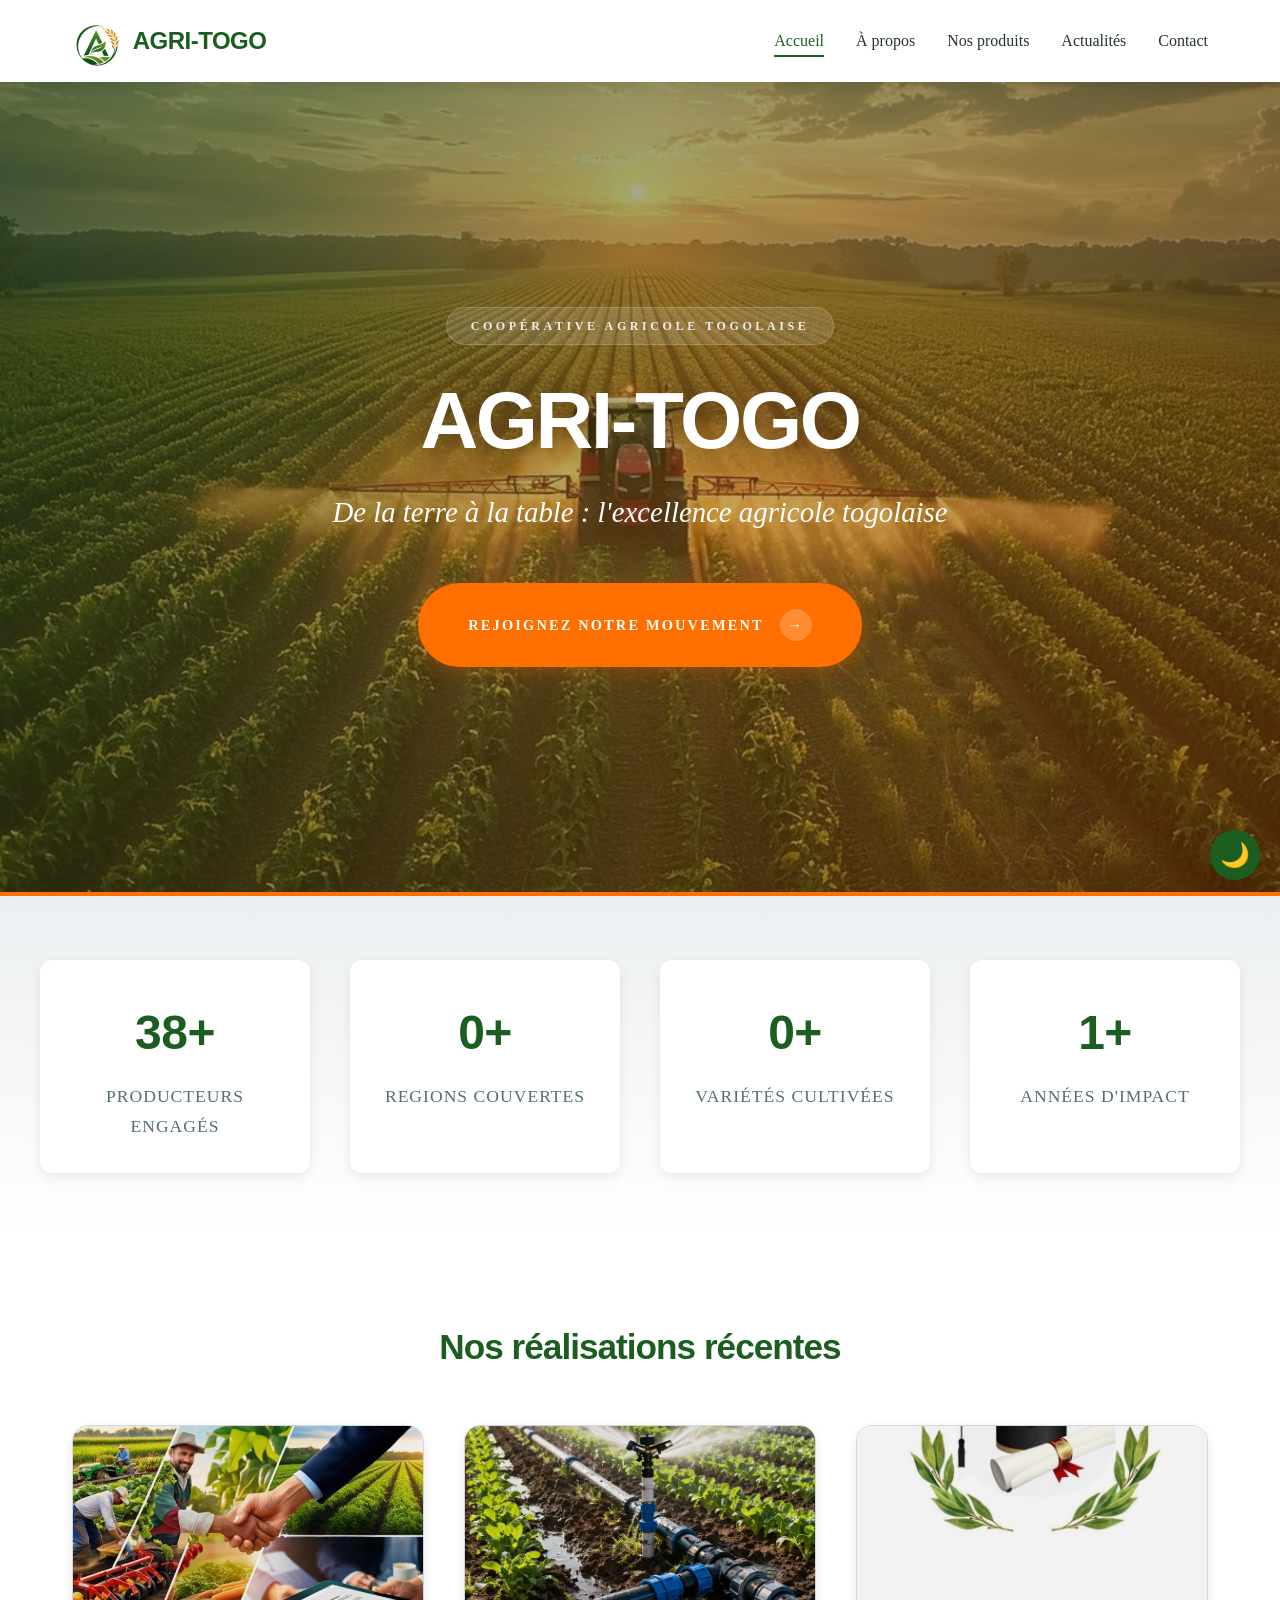
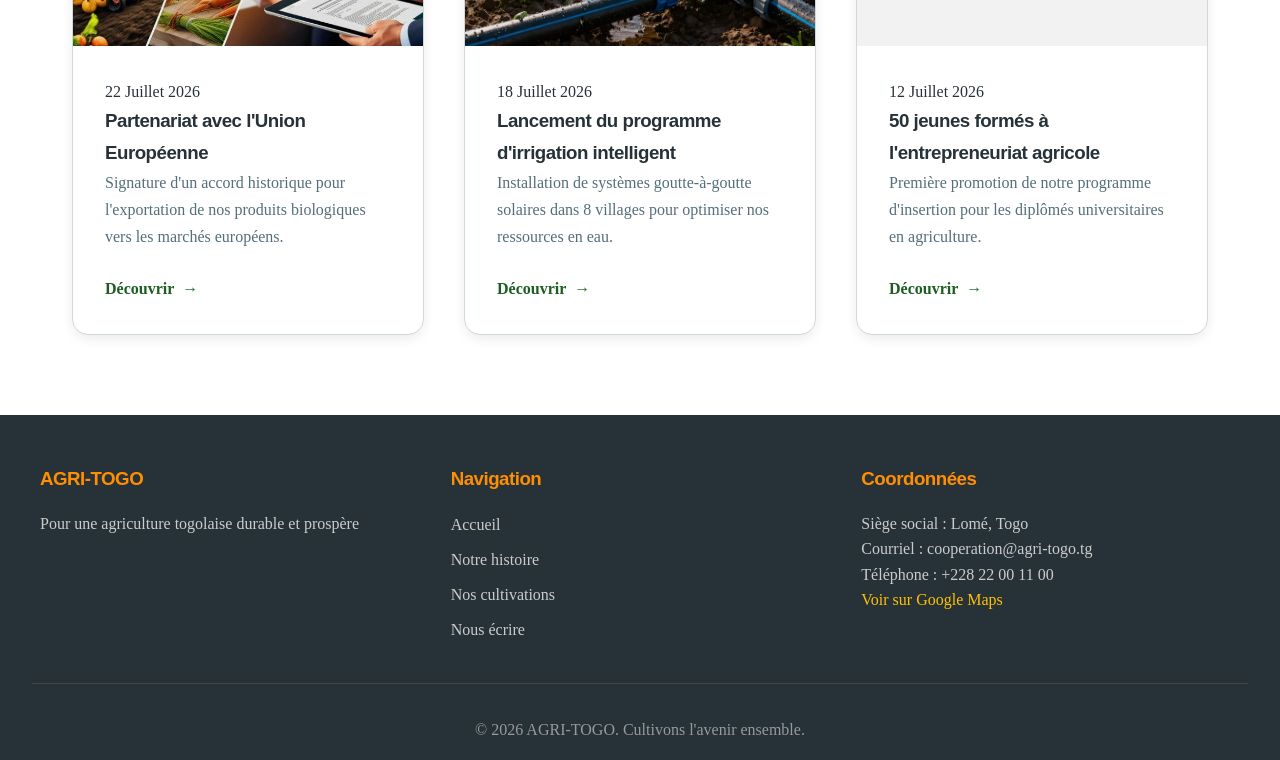
==== index.html @ 48dbe045 "First commit" ====
<!DOCTYPE html>
<html lang="fr">
<head>
    <meta charset="UTF-8">
    <meta name="viewport" content="width=device-width, initial-scale=1.0">
    <title>AGRI-TOGO | Excellence Agricole Togolaise</title>
    <link rel="stylesheet" href="css/style.css">
</head>
<body>
    <!-- Header avec navigation principale -->
    <header>
        <nav class="navbar">
            <!-- Logo et nom de la coopérative -->
            <div class="logo">
                <img src="images/logo.png" alt="AGRI-TOGO">
                <span class="logo-text">AGRI-TOGO</span>
            </div>
            <!-- Menu hamburger pour mobile -->
            <button class="hamburger" aria-label="Menu">
                <span></span>
                <span></span>
                <span></span>
            </button>
            <!-- Liens de navigation -->
            <ul class="nav-links">
                <li><a href="index.html" class="active">Accueil</a></li>
                <li><a href="pages/a-propos.html">À propos</a></li>
                <li><a href="pages/nos-produits.html">Nos produits</a></li>
                <li><a href="pages/actualites.html">Actualités</a></li>
                <li><a href="pages/contact.html">Contact</a></li>
            </ul>
        </nav>
    </header>

    <main>
        <!-- Section Hero principale avec bannière et slogan -->
        <section class="hero">
            <div class="hero-content">
                <h1>AGRI-TOGO</h1>
                <p class="slogan">De la terre à la table : l'excellence agricole togolaise</p>
                <a href="pages/contact.html" class="cta-button">Rejoignez notre mouvement</a>
            </div>
        </section>

        <!-- Section chiffres clés de la coopérative -->
        <section class="stats">
            <div class="stats-container">
                <div class="stat-item">
                    <h3>184</h3>
                    <p>Producteurs engagés</p>
                </div>
                <div class="stat-item">
                    <h3>2</h3>
                    <p>Regions couvertes</p>
                </div>
                <div class="stat-item">
                    <h3>3</h3>
                    <p>Variétés cultivées</p>
                </div>
                <div class="stat-item">
                    <h3>8</h3>
                    <p>Années d'impact</p>
                </div>
            </div>
        </section>

        <!-- Section actualités récentes -->
        <section class="latest-news">
            <h2>Nos réalisations récentes</h2>
            <div class="news-grid">
                <!-- Article 1 -->
                <article class="news-card">
                    <img src="images/news1.jpg" alt="Nouveau partenariat">
                    <div class="news-content">
                        <span class="news-date">22 Juillet 2026</span>
                        <h3>Partenariat avec l'Union Européenne</h3>
                        <p>Signature d'un accord historique pour l'exportation de nos produits biologiques vers les marchés européens.</p>
                        <a href="pages/actualites.html">Découvrir</a>
                    </div>
                </article>
                <!-- Article 2 -->
                <article class="news-card">
                    <img src="images/news2.jpg" alt="Programme irrigation">
                    <div class="news-content">
                        <span class="news-date">18 Juillet 2026</span>
                        <h3>Lancement du programme d'irrigation intelligent</h3>
                        <p>Installation de systèmes goutte-à-goutte solaires dans 8 villages pour optimiser nos ressources en eau.</p>
                        <a href="pages/actualites.html">Découvrir</a>
                    </div>
                </article>
                <!-- Article 3 -->
                <article class="news-card">
                    <img src="images/news3.jpg" alt="Formation jeunes">
                    <div class="news-content">
                        <span class="news-date">12 Juillet 2026</span>
                        <h3>50 jeunes formés à l'entrepreneuriat agricole</h3>
                        <p>Première promotion de notre programme d'insertion pour les diplômés universitaires en agriculture.</p>
                        <a href="pages/actualites.html">Découvrir</a>
                    </div>
                </article>
            </div>
        </section>
    </main>

    <!-- Footer avec informations et navigation -->
    <footer>
        <div class="footer-content">
            <!-- Section identité -->
            <div class="footer-section">
                <h3>AGRI-TOGO</h3>
                <p>Pour une agriculture togolaise durable et prospère</p>
            </div>
            <!-- Section navigation -->
            <div class="footer-section">
                <h3>Navigation</h3>
                <ul>
                    <li><a href="index.html">Accueil</a></li>
                    <li><a href="pages/a-propos.html">Notre histoire</a></li>
                    <li><a href="pages/nos-produits.html">Nos cultivations</a></li>
                    <li><a href="pages/contact.html">Nous écrire</a></li>
                </ul>
            </div>
            <!-- Section coordonnées -->
            <div class="footer-section">
                <h3>Coordonnées</h3>
                <p>Siège social : Lomé, Togo</p>
                <p>Courriel : cooperation@agri-togo.tg</p>
                <p>Téléphone : +228 22 00 11 00</p>
                <p><a href="https://maps.app.goo.gl/mjLLKNpsAV3gKmQQ9" target="_blank" style="color: #FFC107;">Voir sur Google Maps</a></p>
            </div>
        </div>
        <!-- Copyright -->
        <div class="footer-bottom">
            <p>&copy; 2026 AGRI-TOGO. Cultivons l'avenir ensemble.</p>
        </div>
    </footer>

    <!-- Script JavaScript pour l'interactivité -->
    <script src="js/script.js"></script>
</body>
</html>
---- css/style.css ----
/* ============================================
   RESET ET BASE
   Normalisation des styles par défaut du navigateur
   ============================================ */
* {
    margin: 0;
    padding: 0;
    box-sizing: border-box;
}

/* Variables CSS personnalisées pour la palette de couleurs */
:root {
    --primary-color: #1B5E20;    /* Vert principal - identité visuelle */
    --secondary-color: #FF6F00;  /* Orange secondaire - accent */
    --accent-color: #FF8F00;     /* Orange clair - CTA */
    --text-dark: #263238;         /* Texte principal */
    --text-light: #546E7A;        /* Texte secondaire */
    --bg-light: #ECEFF1;          /* Fond clair */
    --bg-white: #FFFFFF;          /* Fond blanc */
    --border-color: #CFD8DC;       /* Bordures */
    --shadow: 0 4px 12px rgba(0, 0, 0, 0.08);  /* Ombres douces */
    --transition: all 0.3s cubic-bezier(0.4, 0, 0.2, 1);  /* Transitions fluides */
}

/* Typographie et base du corps */
body {
    font-family: 'Georgia', 'Times New Roman', serif;  /* Police avec empatie */
    line-height: 1.7;
    color: var(--text-dark);
    background-color: var(--bg-white);
}

/* Titres avec police caractéristique forte */
h1, h2, h3, h4, h5, h6 {
    font-family: 'Arial Black', 'Helvetica Neue', sans-serif;
    font-weight: 900;
    letter-spacing: -0.5px;
}

/* Images responsives */
img {
    max-width: 100%;
    height: auto;
    display: block;
}

/* Liens sans soulignement avec transitions */
a {
    text-decoration: none;
    color: inherit;
    transition: var(--transition);
}

/* Listes sans puces par défaut */
ul {
    list-style: none;
}

/* ============================================
   HEADER ET NAVIGATION
   Barre de navigation fixe en haut de page
   ============================================ */
header {
    background-color: var(--bg-white);
    box-shadow: var(--shadow);
    position: sticky;
    top: 0;
    z-index: 1000;
}

.navbar {
    display: flex;
    justify-content: space-between;
    align-items: center;
    padding: 1rem 2rem;
    max-width: 1200px;
    margin: 0 auto;
}

/* Logo conteneur avec image et texte */
.logo {
    display: flex;
    align-items: center;
    gap: 10px;
}

.logo img {
    height: 50px;
    width: auto;
}

/* Texte du logo à côté de l'image */
.logo-text {
    font-family: 'Arial Black', 'Helvetica Neue', sans-serif;
    font-size: 1.5rem;
    font-weight: 900;
    color: var(--primary-color);
    letter-spacing: -0.5px;
}

/* Liens de navigation - Layout horizontal */
.nav-links {
    display: flex;
    gap: 2rem;
    align-items: center;
}

.nav-links a {
    color: var(--text-dark);
    font-weight: 500;
    padding: 0.5rem 0;
    position: relative;
}

/* Effet hover et état actif des liens de navigation */
.nav-links a:hover,
.nav-links a.active {
    color: var(--primary-color);
}

/* Ligne indicatrice sous le lien actif */
.nav-links a.active::after {
    content: '';
    position: absolute;
    bottom: 0;
    left: 0;
    width: 100%;
    height: 2px;
    background-color: var(--primary-color);
}

/* Menu hamburger pour mobile (caché par défaut) */
.hamburger {
    display: none;
    flex-direction: column;
    background: none;
    border: none;
    cursor: pointer;
    padding: 0.5rem;
}

/* Barres du menu hamburger */
.hamburger span {
    width: 25px;
    height: 3px;
    background-color: var(--text-dark);
    margin: 3px 0;
    transition: var(--transition);
}

/* ============================================
   CONTENU PRINCIPAL
   ============================================ */
main {
    min-height: calc(100vh - 200px);
}

/* ============================================
   SECTION HERO (bannière principale) - DESIGN PREMIUM
   ============================================ */
.hero {
    background: 
        linear-gradient(135deg, rgba(27, 94, 32, 0.5), rgba(255, 111, 0, 0.35)),
        url('../images/banniere.jpg');
    background-size: cover;
    background-position: center;
    background-attachment: fixed;
    color: white;
    padding: 8rem 2rem;
    text-align: center;
    position: relative;
    overflow: hidden;
    min-height: 90vh;
    display: flex;
    align-items: center;
    justify-content: center;
}

/* Grain organique pour texture terroir */
.hero::before {
    content: '';
    position: fixed;
    top: 0;
    left: 0;
    right: 0;
    bottom: 0;
    background-image: url("data:image/svg+xml,%3Csvg viewBox='0 0 256 256' xmlns='http://www.w3.org/2000/svg'%3E%3Cfilter id='noise'%3E%3CfeTurbulence type='fractalNoise' baseFrequency='0.9' numOctaves='4' stitchTiles='stitch'/%3E%3C/filter%3E%3Crect width='100%25' height='100%25' filter='url(%23noise)'/%3E%3C/svg%3E");
    opacity: 0.03;
    pointer-events: none;
    z-index: 1;
}

/* Gradient radial pour profondeur cinématique */
.hero::after {
    content: '';
    position: absolute;
    top: 50%;
    left: 50%;
    transform: translate(-50%, -50%);
    width: 120%;
    height: 120%;
    background: radial-gradient(circle at center, transparent 0%, rgba(0, 0, 0, 0.3) 100%);
    pointer-events: none;
    z-index: 2;
}

/* Contenu du hero avec double-bezel architecture */
.hero-content {
    position: relative;
    z-index: 3;
    max-width: 900px;
    margin: 0 auto;
}

/* Eyebrow tag avant le titre */
.hero-content::before {
    content: 'COOPÉRATIVE AGRICOLE TOGOLAISE';
    display: block;
    font-size: 0.75rem;
    font-weight: 600;
    letter-spacing: 0.3em;
    text-transform: uppercase;
    margin-bottom: 2rem;
    opacity: 0.9;
    background: rgba(255, 255, 255, 0.15);
    backdrop-filter: blur(10px);
    padding: 0.5rem 1.5rem;
    border-radius: 50px;
    border: 1px solid rgba(255, 255, 255, 0.2);
    width: fit-content;
    margin-left: auto;
    margin-right: auto;
}

/* Titre principal du hero - typographie massive */
.hero-content h1 {
    font-size: 5rem;
    margin-bottom: 1.5rem;
    letter-spacing: -0.03em;
    line-height: 1.1;
    font-weight: 900;
    text-shadow: 0 4px 30px rgba(0, 0, 0, 0.4);
    animation: heroFadeUp 1s cubic-bezier(0.32, 0.72, 0, 1) forwards;
    opacity: 0;
    transform: translateY(30px);
}

/* Slogan sous le titre */
.hero-content .slogan {
    font-size: 1.8rem;
    margin-bottom: 3rem;
    opacity: 0.95;
    font-style: italic;
    font-family: 'Georgia', serif;
    font-weight: 400;
    line-height: 1.6;
    max-width: 700px;
    margin-left: auto;
    margin-right: auto;
    animation: heroFadeUp 1s cubic-bezier(0.32, 0.72, 0, 1) 0.2s forwards;
    opacity: 0;
    transform: translateY(30px);
}

/* Animation du hero */
@keyframes heroFadeUp {
    to {
        opacity: 1;
        transform: translateY(0);
    }
}

/* Bouton d'appel à l'action (CTA) - Architecture nested */
.cta-button {
    display: inline-flex;
    align-items: center;
    gap: 1rem;
    background-color: var(--secondary-color);
    color: white;
    padding: 1.5rem 3rem;
    border-radius: 50px;
    font-weight: 700;
    transition: all 0.7s cubic-bezier(0.32, 0.72, 0, 1);
    text-transform: uppercase;
    letter-spacing: 0.15em;
    border: 2px solid var(--secondary-color);
    position: relative;
    overflow: hidden;
    font-size: 0.9rem;
    animation: heroFadeUp 1s cubic-bezier(0.32, 0.72, 0, 1) 0.4s forwards;
    opacity: 0;
    transform: translateY(30px);
    box-shadow: 0 4px 20px rgba(255, 111, 0, 0.3);
}

/* Nested icon wrapper pour le bouton */
.cta-button::after {
    content: '→';
    display: flex;
    align-items: center;
    justify-content: center;
    width: 2rem;
    height: 2rem;
    background: rgba(255, 255, 255, 0.2);
    border-radius: 50%;
    transition: all 0.5s cubic-bezier(0.32, 0.72, 0, 1);
}

/* État hover du CTA avec micro-interactions */
.cta-button:hover {
    background-color: var(--accent-color);
    border-color: var(--accent-color);
    transform: translateY(-4px) scale(1.02);
    box-shadow: 0 12px 40px rgba(255, 111, 0, 0.5);
}

.cta-button:hover::after {
    transform: translateX(4px) rotate(-10deg) scale(1.1);
    background: rgba(255, 255, 255, 0.3);
}

.cta-button:active {
    transform: translateY(-2px) scale(0.98);
}

/* ============================================
   SECTION STATISTIQUES
   ============================================ */
.stats {
    background: linear-gradient(180deg, var(--bg-light) 0%, #FFFFFF 100%);
    padding: 4rem 2rem;
    border-top: 4px solid var(--secondary-color);
}

/* Grille des statistiques */
.stats-container {
    max-width: 1200px;
    margin: 0 auto;
    display: grid;
    grid-template-columns: repeat(auto-fit, minmax(220px, 1fr));
    gap: 2.5rem;
    text-align: center;
}

/* Carte de statistique individuelle */
.stat-item {
    padding: 2rem;
    background: white;
    border-radius: 12px;
    box-shadow: var(--shadow);
    transition: var(--transition);
}

.stat-item:hover {
    transform: translateY(-8px);
    box-shadow: 0 8px 24px rgba(0, 0, 0, 0.12);
}

/* Chiffre de la statistique */
.stat-item h3 {
    font-size: 3rem;
    color: var(--primary-color);
    margin-bottom: 0.5rem;
    font-family: 'Arial Black', sans-serif;
}

/* Label de la statistique */
.stat-item p {
    color: var(--text-light);
    font-size: 1.1rem;
    font-weight: 500;
    text-transform: uppercase;
    letter-spacing: 1px;
}

/* ============================================
   SECTION ACTUALITÉS (NEWS)
   ============================================ */
.latest-news {
    padding: 5rem 2rem;
    max-width: 1200px;
    margin: 0 auto;
}

/* Titre de la section actualités */
.latest-news h2 {
    text-align: center;
    margin-bottom: 3rem;
    color: var(--primary-color);
    font-size: 2.2rem;
    font-family: 'Arial Black', sans-serif;
    letter-spacing: -1px;
}

/* Grille des cartes d'actualités */
.news-grid {
    display: grid;
    grid-template-columns: repeat(auto-fit, minmax(320px, 1fr));
    gap: 2.5rem;
}

/* Carte d'actualité */
.news-card {
    background-color: var(--bg-white);
    border-radius: 16px;
    overflow: hidden;
    box-shadow: var(--shadow);
    transition: var(--transition);
    border: 1px solid var(--border-color);
}

.news-card:hover {
    transform: translateY(-8px);
    box-shadow: 0 12px 32px rgba(0, 0, 0, 0.15);
    border-color: var(--secondary-color);
}

/* Image de la carte d'actualité */
.news-card img {
    width: 100%;
    height: 220px;
    object-fit: cover;
    filter: brightness(0.95);
    transition: var(--transition);
}

.news-card:hover img {
    filter: brightness(1);
}

/* Contenu de la carte d'actualité */
.news-content {
    padding: 2rem;
}

/* Description de l'actualité */
.news-content p {
    color: var(--text-light);
    margin-bottom: 1.5rem;
    font-size: 1rem;
    line-height: 1.7;
}

/* Lien "Découvrir" de l'actualité */
.news-content a {
    color: var(--primary-color);
    font-weight: 700;
    display: inline-flex;
    align-items: center;
    gap: 0.5rem;
}

/* Flèche animée du lien */
.news-content a::after {
    content: '→';
    transition: var(--transition);
}

.news-content a:hover::after {
    transform: translateX(5px);
}

/* ============================================
   HEADER DE PAGE (pour les pages internes) - DESIGN PREMIUM
   ============================================ */
.page-header {
    background: 
        linear-gradient(135deg, rgba(27, 94, 32, 0.5), rgba(255, 111, 0, 0.35)),
        url('../images/banniere.jpg');
    background-size: cover;
    background-position: center;
    background-attachment: fixed;
    color: white;
    padding: 6rem 2rem;
    text-align: center;
    position: relative;
    overflow: hidden;
    min-height: 50vh;
    display: flex;
    align-items: center;
    justify-content: center;
}

/* Grain organique pour les page-headers */
.page-header::before {
    content: '';
    position: fixed;
    top: 0;
    left: 0;
    right: 0;
    bottom: 0;
    background-image: url("data:image/svg+xml,%3Csvg viewBox='0 0 256 256' xmlns='http://www.w3.org/2000/svg'%3E%3Cfilter id='noise'%3E%3CfeTurbulence type='fractalNoise' baseFrequency='0.9' numOctaves='4' stitchTiles='stitch'/%3E%3C/filter%3E%3Crect width='100%25' height='100%25' filter='url(%23noise)'/%3E%3C/svg%3E");
    opacity: 0.03;
    pointer-events: none;
    z-index: 1;
}

/* Gradient radial pour profondeur */
.page-header::after {
    content: '';
    position: absolute;
    top: 50%;
    left: 50%;
    transform: translate(-50%, -50%);
    width: 120%;
    height: 120%;
    background: radial-gradient(circle at center, transparent 0%, rgba(0, 0, 0, 0.3) 100%);
    pointer-events: none;
    z-index: 2;
}

/* Contenu du page-header */
.page-header > * {
    position: relative;
    z-index: 3;
}

.page-header h1 {
    font-size: 4rem;
    margin-bottom: 1rem;
    letter-spacing: -0.02em;
    line-height: 1.1;
    font-weight: 900;
    text-shadow: 0 4px 30px rgba(0, 0, 0, 0.4);
    animation: heroFadeUp 1s cubic-bezier(0.32, 0.72, 0, 1) forwards;
    opacity: 0;
    transform: translateY(30px);
}

.page-header p {
    opacity: 0.95;
    font-size: 1.4rem;
    font-style: italic;
    font-family: 'Georgia', serif;
    max-width: 600px;
    margin: 0 auto;
    animation: heroFadeUp 1s cubic-bezier(0.32, 0.72, 0, 1) 0.2s forwards;
    opacity: 0;
    transform: translateY(30px);
}

/* ============================================
   PAGE À PROPOS
   ============================================ */
.about-content {
    max-width: 1000px;
    margin: 0 auto;
    padding: 3rem 2rem;
}

/* Section individuelle de la page À propos */
.about-section {
    margin-bottom: 3rem;
}

.about-section h2 {
    color: var(--primary-color);
    margin-bottom: 1rem;
    font-size: 1.8rem;
}

.about-section p {
    color: var(--text-light);
    margin-bottom: 1rem;
    line-height: 1.8;
}

/* Grille des valeurs */
.values-grid {
    display: grid;
    grid-template-columns: repeat(auto-fit, minmax(200px, 1fr));
    gap: 1.5rem;
    margin-top: 1.5rem;
}

/* Carte de valeur */
.value-card {
    background-color: var(--bg-light);
    padding: 1.5rem;
    border-radius: 8px;
    text-align: center;
    border-left: 4px solid var(--primary-color);
}

.value-card h3 {
    color: var(--primary-color);
    margin-bottom: 0.5rem;
}

/* Description de la valeur */
.value-card p {
    color: var(--text-light);
    font-size: 0.9rem;
}

/* Grille des régions */
.regions-grid {
    display: grid;
    grid-template-columns: repeat(auto-fit, minmax(250px, 1fr));
    gap: 1.5rem;
    margin-top: 1.5rem;
}

/* Carte de région */
.region-card {
    background-color: var(--bg-light);
    padding: 1.5rem;
    border-radius: 8px;
    border-left: 4px solid var(--accent-color);
}

.region-card h3 {
    color: var(--text-dark);
    margin-bottom: 0.5rem;
}

.region-card p {
    color: var(--text-light);
    font-size: 0.9rem;
}

/* ============================================
   PAGE PRODUITS
   ============================================ */
.products-filter {
    padding: 2rem;
    max-width: 1200px;
    margin: 0 auto;
    text-align: center;
}

.products-filter h2 {
    color: var(--primary-color);
    margin-bottom: 1.5rem;
}

/* Boutons de filtrage */
.filter-buttons {
    display: flex;
    flex-wrap: wrap;
    justify-content: center;
    gap: 1rem;
}

.filter-btn {
    padding: 0.75rem 1.5rem;
    border: 2px solid var(--primary-color);
    background-color: transparent;
    color: var(--primary-color);
    border-radius: 25px;
    cursor: pointer;
    font-weight: 500;
    transition: var(--transition);
}

.filter-btn:hover,
.filter-btn.active {
    background-color: var(--primary-color);
    color: white;
}

/* Galerie de produits */
.products-gallery {
    padding: 2rem;
    max-width: 1200px;
    margin: 0 auto;
}

/* Conteneur du carrousel */
.carousel-container {
    position: relative;
    overflow: hidden;
    padding: 0 60px; /* Espace pour les boutons */
    margin: 0 -60px; /* Compenser le padding */
}

/* Piste du carrousel */
.carousel-track {
    display: flex;
    gap: 2rem;
    transition: transform 0.5s ease;
}

/* Carte de produit */
.product-card {
    flex: 0 0 280px; /* Largeur fixe pour le carrousel */
    background-color: var(--bg-white);
    border-radius: 8px;
    overflow: hidden;
    box-shadow: var(--shadow);
    transition: var(--transition);
}

.product-card:hover {
    transform: translateY(-5px);
    box-shadow: 0 4px 16px rgba(0, 0, 0, 0.15);
}

/* Image du produit */
.product-card img {
    width: 100%;
    height: 200px;
    object-fit: cover;
}

/* Informations du produit */
.product-info {
    padding: 1.5rem;
}

.product-info h3 {
    color: var(--text-dark);
    margin-bottom: 0.5rem;
}

.product-info p {
    color: var(--text-light);
    font-size: 0.9rem;
    margin-bottom: 0.5rem;
}

/* Badge de catégorie */
.product-category {
    display: inline-block;
    background-color: var(--bg-light);
    color: var(--primary-color);
    padding: 0.25rem 0.75rem;
    border-radius: 15px;
    font-size: 0.8rem;
    font-weight: 500;
}

/* Boutons de navigation du carrousel */
.carousel-btn {
    position: absolute;
    top: 50%;
    transform: translateY(-50%);
    background-color: var(--primary-color);
    color: white;
    border: none;
    width: 50px;
    height: 50px;
    border-radius: 50%;
    cursor: pointer;
    font-size: 1.5rem;
    display: flex;
    align-items: center;
    justify-content: center;
    transition: var(--transition);
    z-index: 10;
    box-shadow: 0 4px 12px rgba(0, 0, 0, 0.2);
}

.carousel-btn:hover {
    background-color: var(--secondary-color);
}

.carousel-btn.prev {
    left: 0;
}

.carousel-btn.next {
    right: 0;
}

/* ============================================
   PAGE ACTUALITÉS
   ============================================ */
.news-list {
    max-width: 1000px;
    margin: 0 auto;
    padding: 3rem 2rem;
}

/* Article d'actualité */
.news-item {
    display: flex;
    gap: 2rem;
    margin-bottom: 2rem;
    background-color: var(--bg-white);
    border-radius: 8px;
    overflow: hidden;
    box-shadow: var(--shadow);
}

/* Article mis en avant (layout vertical) */
.news-item.featured {
    flex-direction: column;
}

/* Image de l'article */
.news-item img {
    width: 200px;
    height: 150px;
    object-fit: cover;
}

.news-item.featured img {
    width: 100%;
    height: 300px;
}

/* Contenu de l'article */
.news-item-content {
    padding: 1.5rem;
    flex: 1;
}

.news-item-content .news-date {
    color: var(--text-light);
    font-size: 0.9rem;
    margin-bottom: 0.5rem;
}

.news-item-content h2 {
    color: var(--text-dark);
    margin-bottom: 0.5rem;
    font-size: 1.3rem;
}

.news-item-content p {
    color: var(--text-light);
    margin-bottom: 1rem;
    line-height: 1.6;
}

/* Lien "En savoir plus" */
.read-more {
    color: var(--primary-color);
    font-weight: 600;
}

.read-more:hover {
    text-decoration: underline;
}

/* ============================================
   PAGE CONTACT - DESIGN PREMIUM
   ============================================ */
.contact-container {
    max-width: 1200px;
    margin: 0 auto;
    padding: 4rem 2rem;
    display: grid;
    grid-template-columns: 1fr 1fr;
    gap: 4rem;
}

.contact-info h2,
.contact-form-container h2 {
    color: var(--primary-color);
    margin-bottom: 2rem;
    font-size: 2rem;
    letter-spacing: -0.02em;
}

/* Item d'information de contact - Double-Bezel */
.info-item {
    margin-bottom: 2rem;
    padding: 1.5rem;
    background: var(--bg-light);
    border-radius: 1.5rem;
    border: 1px solid var(--border-color);
    transition: all 0.5s cubic-bezier(0.32, 0.72, 0, 1);
}

.info-item:hover {
    transform: translateY(-4px);
    box-shadow: 0 8px 30px rgba(0, 0, 0, 0.1);
    border-color: var(--secondary-color);
}

.info-item h3 {
    color: var(--text-dark);
    margin-bottom: 0.75rem;
    font-size: 1.1rem;
    font-weight: 700;
    letter-spacing: 0.02em;
}

.info-item p {
    color: var(--text-light);
    line-height: 1.7;
}

/* Conteneur du formulaire - Double-Bezel architecture */
.contact-form-container {
    background: var(--bg-white);
    border-radius: 2rem;
    padding: 2.5rem;
    border: 1px solid var(--border-color);
    box-shadow: 0 4px 20px rgba(0, 0, 0, 0.08);
    position: relative;
}

/* Outer shell effect */
.contact-form-container::before {
    content: '';
    position: absolute;
    inset: -1px;
    background: linear-gradient(135deg, var(--primary-color), var(--secondary-color));
    border-radius: 2rem;
    z-index: -1;
    opacity: 0.1;
}

/* Formulaire de contact */
.contact-form {
    display: flex;
    flex-direction: column;
    gap: 1.75rem;
}

/* Groupe de formulaire - Premium styling */
.form-group {
    display: flex;
    flex-direction: column;
    gap: 0.75rem;
}

.form-group label {
    font-weight: 600;
    color: var(--text-dark);
    font-size: 0.9rem;
    letter-spacing: 0.05em;
    text-transform: uppercase;
}

/* Champs du formulaire - Double-Bezel */
.form-group input,
.form-group select,
.form-group textarea {
    padding: 1rem 1.25rem;
    border: 2px solid var(--border-color);
    border-radius: 1rem;
    font-family: inherit;
    font-size: 1rem;
    transition: all 0.5s cubic-bezier(0.32, 0.72, 0, 1);
    background: var(--bg-white);
}

.form-group textarea {
    resize: vertical;
    min-height: 120px;
}

/* État focus des champs du formulaire */
.form-group input:focus,
.form-group select:focus,
.form-group textarea:focus {
    outline: none;
    border-color: var(--primary-color);
    box-shadow: 0 0 0 4px rgba(27, 94, 32, 0.1);
    transform: translateY(-2px);
}

/* Message d'erreur de validation */
.form-group .error-message {
    color: #e74c3c;
    font-size: 0.85rem;
    min-height: 1.2rem;
    font-weight: 500;
}

/* État d'erreur du formulaire */
.form-group.error input,
.form-group.error select,
.form-group.error textarea {
    border-color: #e74c3c;
    animation: shake 0.5s cubic-bezier(0.32, 0.72, 0, 1);
}

@keyframes shake {
    0%, 100% { transform: translateX(0); }
    25% { transform: translateX(-8px); }
    75% { transform: translateX(8px); }
}

/* Bouton de soumission du formulaire - Premium CTA */
.submit-btn {
    background-color: var(--primary-color);
    color: white;
    padding: 1.25rem 2.5rem;
    border: none;
    border-radius: 50px;
    font-size: 1rem;
    font-weight: 700;
    cursor: pointer;
    transition: all 0.7s cubic-bezier(0.32, 0.72, 0, 1);
    text-transform: uppercase;
    letter-spacing: 0.15em;
    position: relative;
    overflow: hidden;
    margin-top: 1rem;
    box-shadow: 0 4px 20px rgba(27, 94, 32, 0.3);
}

.submit-btn::after {
    content: '→';
    display: flex;
    align-items: center;
    justify-content: center;
    width: 1.5rem;
    height: 1.5rem;
    background: rgba(255, 255, 255, 0.2);
    border-radius: 50%;
    margin-left: 0.75rem;
    transition: all 0.5s cubic-bezier(0.32, 0.72, 0, 1);
}

.submit-btn:hover {
    background-color: var(--secondary-color);
    transform: translateY(-4px) scale(1.02);
    box-shadow: 0 12px 40px rgba(255, 111, 0, 0.4);
}

.submit-btn:hover::after {
    transform: translateX(4px) rotate(-10deg) scale(1.1);
    background: rgba(255, 255, 255, 0.3);
}

.submit-btn:active {
    transform: translateY(-2px) scale(0.98);
}

.submit-btn:disabled {
    opacity: 0.6;
    cursor: not-allowed;
    transform: none;
}

/* Message de succès après soumission - Premium styling */
.success-message {
    background: linear-gradient(135deg, #d4edda, #c3e6cb);
    color: #155724;
    padding: 1.5rem;
    border-radius: 1rem;
    margin-top: 1rem;
    border: 1px solid #a3d9a5;
    text-align: center;
    font-weight: 600;
    animation: successFadeIn 0.5s cubic-bezier(0.32, 0.72, 0, 1);
}

@keyframes successFadeIn {
    from {
        opacity: 0;
        transform: translateY(-20px);
    }
    to {
        opacity: 1;
        transform: translateY(0);
    }
}

/* Section carte Google Maps */
.map-section {
    max-width: 1200px;
    margin: 0 auto;
    padding: 3rem 2rem;
}

.map-section h2 {
    color: var(--primary-color);
    margin-bottom: 1.5rem;
    text-align: center;
}

/* Placeholder de carte (si pas d'iframe) */
.map-placeholder {
    background-color: var(--bg-light);
    height: 300px;
    border-radius: 8px;
    display: flex;
    flex-direction: column;
    align-items: center;
    justify-content: center;
    color: var(--text-light);
    border: 2px dashed var(--border-color);
}

/* ============================================
   FOOTER
   ============================================ */
footer {
    background-color: var(--text-dark);
    color: white;
    padding: 3rem 2rem 1rem;
}

/* Contenu du footer */
.footer-content {
    max-width: 1200px;
    margin: 0 auto;
    display: grid;
    grid-template-columns: repeat(auto-fit, minmax(250px, 1fr));
    gap: 2rem;
    margin-bottom: 2rem;
}

/* Section du footer */
.footer-section h3 {
    margin-bottom: 1rem;
    color: var(--accent-color);
}

.footer-section p {
    color: #cccccc;
    line-height: 1.6;
}

.footer-section ul li {
    margin-bottom: 0.5rem;
}

.footer-section a {
    color: #cccccc;
}

.footer-section a:hover {
    color: var(--accent-color);
}

/* Bas du footer avec copyright */
.footer-bottom {
    text-align: center;
    padding-top: 2rem;
    border-top: 1px solid #444444;
    color: #999999;
}

/* ============================================
   DESIGN RESPONSIVE (MOBILE FIRST)
   ============================================ */
@media (max-width: 768px) {
    /* Navigation responsive */
    .navbar {
        padding: 1rem;
    }

    .hamburger {
        display: flex;
    }

    .nav-links {
        position: fixed;
        top: 70px;
        left: -100%;
        width: 100%;
        background-color: var(--bg-white);
        flex-direction: column;
        padding: 2rem;
        box-shadow: var(--shadow);
        transition: var(--transition);
        gap: 1rem;
    }

    /* Navigation active (ouverte) sur mobile */
    .nav-links.active {
        left: 0;
    }

    /* Hero responsive */
    .hero-content h1 {
        font-size: 2.5rem;
    }

    .hero-content .slogan {
        font-size: 1.2rem;
    }

    .cta-button {
        padding: 1.25rem 2rem;
        font-size: 0.85rem;
    }

    /* Page header responsive */
    .page-header h1 {
        font-size: 2.5rem;
    }

    .page-header p {
        font-size: 1.1rem;
    }

    /* Contact responsive */
    .contact-container {
        grid-template-columns: 1fr;
        gap: 2rem;
        padding: 2rem 1rem;
    }

    .contact-form-container {
        padding: 1.5rem;
    }

    /* Statistiques responsive */
    .stats-container {
        grid-template-columns: repeat(2, 1fr);
        gap: 1.5rem;
    }

    .stat-item h3 {
        font-size: 2rem;
    }

    /* Grille actualités responsive */
    .news-grid {
        grid-template-columns: 1fr;
    }

    /* Contact responsive */
    .contact-container {
        grid-template-columns: 1fr;
        gap: 2rem;
    }

    /* Articles d'actualité responsive */
    .news-item {
        flex-direction: column;
    }

    .news-item img {
        width: 100%;
        height: 200px;
    }

    .news-item.featured img {
        height: 250px;
    }

    /* Carrousel responsive */
    .carousel-btn {
        display: none;
    }

    .carousel-track {
        flex-direction: column;
    }

    .product-card {
        flex: 0 0 100%;
    }

    .carousel-container {
        padding: 0;
        margin: 0;
    }

    /* Filtres responsive */
    .filter-buttons {
        gap: 0.5rem;
    }

    .filter-btn {
        padding: 0.5rem 1rem;
        font-size: 0.9rem;
    }

    /* Header de page responsive */
    .page-header h1 {
        font-size: 2rem;
    }

    .page-header p {
        font-size: 1rem;
    }
}

/* Responsive pour petits écrans (mobile) */
@media (max-width: 480px) {
    .hero {
        padding: 4rem 1rem;
        min-height: 70vh;
    }

    .hero-content h1 {
        font-size: 2rem;
    }

    .hero-content .slogan {
        font-size: 1rem;
    }

    .cta-button {
        padding: 1rem 1.5rem;
        font-size: 0.8rem;
    }

    .page-header {
        padding: 4rem 1rem;
        min-height: 40vh;
    }

    .page-header h1 {
        font-size: 2rem;
    }

    .page-header p {
        font-size: 1rem;
    }

    .stats-container {
        grid-template-columns: 1fr;
    }

    .values-grid,
    .regions-grid {
        grid-template-columns: 1fr;
    }

    .about-content,
    .news-list,
    .products-filter,
    .products-gallery,
    .map-section {
        padding: 2rem 1rem;
    }

    .footer-content {
        grid-template-columns: 1fr;
    }
}

/* ============================================
   ANIMATIONS
   ============================================ */
/* Animation de fade-in */
@keyframes fadeIn {
    from {
        opacity: 0;
        transform: translateY(20px);
    }
    to {
        opacity: 1;
        transform: translateY(0);
    }
}

.fade-in {
    animation: fadeIn 0.6s ease forwards;
}

/* Effet de révélation au scroll */
.reveal {
    opacity: 0;
    transform: translateY(30px);
    transition: all 0.6s ease;
}

.reveal.active {
    opacity: 1;
    transform: translateY(0);
}

/* ============================================
   MODE SOMBRE
   ============================================ */
.dark-mode {
    --primary-color: #4CAF50;
    --secondary-color: #66BB6A;
    --text-dark: #E0E0E0;
    --text-light: #B0B0B0;
    --bg-light: #2D2D2D;
    --bg-white: #1A1A1A;
    --border-color: #444444;
    --shadow: 0 2px 8px rgba(0, 0, 0, 0.3);
}

/* Corps en mode sombre */
.dark-mode body {
    background-color: var(--bg-white);
    color: var(--text-dark);
}

/* Header en mode sombre */
.dark-mode header {
    background-color: var(--bg-white);
}

.dark-mode .navbar {
    background-color: var(--bg-white);
}

.dark-mode .logo-text {
    color: var(--primary-color);
}

/* Hero section en mode sombre */
.dark-mode .hero {
    background: 
        linear-gradient(135deg, rgba(76, 175, 80, 0.6), rgba(102, 187, 106, 0.4)),
        url('../images/banniere.jpg');
    background-size: cover;
    background-position: center;
    background-attachment: fixed;
}

/* Page header en mode sombre */
.dark-mode .page-header {
    background: 
        linear-gradient(135deg, rgba(76, 175, 80, 0.6), rgba(102, 187, 106, 0.4)),
        url('../images/banniere.jpg');
    background-size: cover;
    background-position: center;
    background-attachment: fixed;
}

/* Formulaire de contact en mode sombre */
.dark-mode .contact-form-container {
    background: var(--bg-white);
    border-color: var(--border-color);
}

.dark-mode .form-group input,
.dark-mode .form-group select,
.dark-mode .form-group textarea {
    background: var(--bg-white);
    border-color: var(--border-color);
    color: var(--text-dark);
}

.dark-mode .info-item {
    background: var(--bg-light);
    border-color: var(--border-color);
}
    background-position: center;
    background-attachment: fixed;
}

.dark-mode .stats,
.dark-mode .about-section,
.dark-mode .value-card,
.dark-mode .region-card,
.dark-mode .news-card,
.dark-mode .product-card,
.dark-mode .news-item,
.dark-mode .map-placeholder {
    background-color: var(--bg-light);
}

.dark-mode .news-card,
.dark-mode .product-card,
.dark-mode .news-item {
    box-shadow: 0 2px 8px rgba(0, 0, 0, 0.3);
}

.dark-mode footer {
    background-color: #0D0D0D;
}

.dark-mode .form-group input,
.dark-mode .form-group select,
.dark-mode .form-group textarea {
    background-color: var(--bg-light);
    border-color: var(--border-color);
    color: var(--text-dark);
}

.dark-mode .form-group input:focus,
.dark-mode .form-group select:focus,
.dark-mode .form-group textarea:focus {
    border-color: var(--primary-color);
}

/* Theme toggle button */
.theme-toggle {
    position: fixed;
    bottom: 20px;
    right: 20px;
    background-color: var(--primary-color);
    color: white;
    border: none;
    width: 50px;
    height: 50px;
    border-radius: 50%;
    cursor: pointer;
    font-size: 1.5rem;
    display: flex;
    align-items: center;
    justify-content: center;
    box-shadow: var(--shadow);
    transition: var(--transition);
    z-index: 1000;
}

.theme-toggle:hover {
    transform: scale(1.1);
    background-color: var(--secondary-color);
}
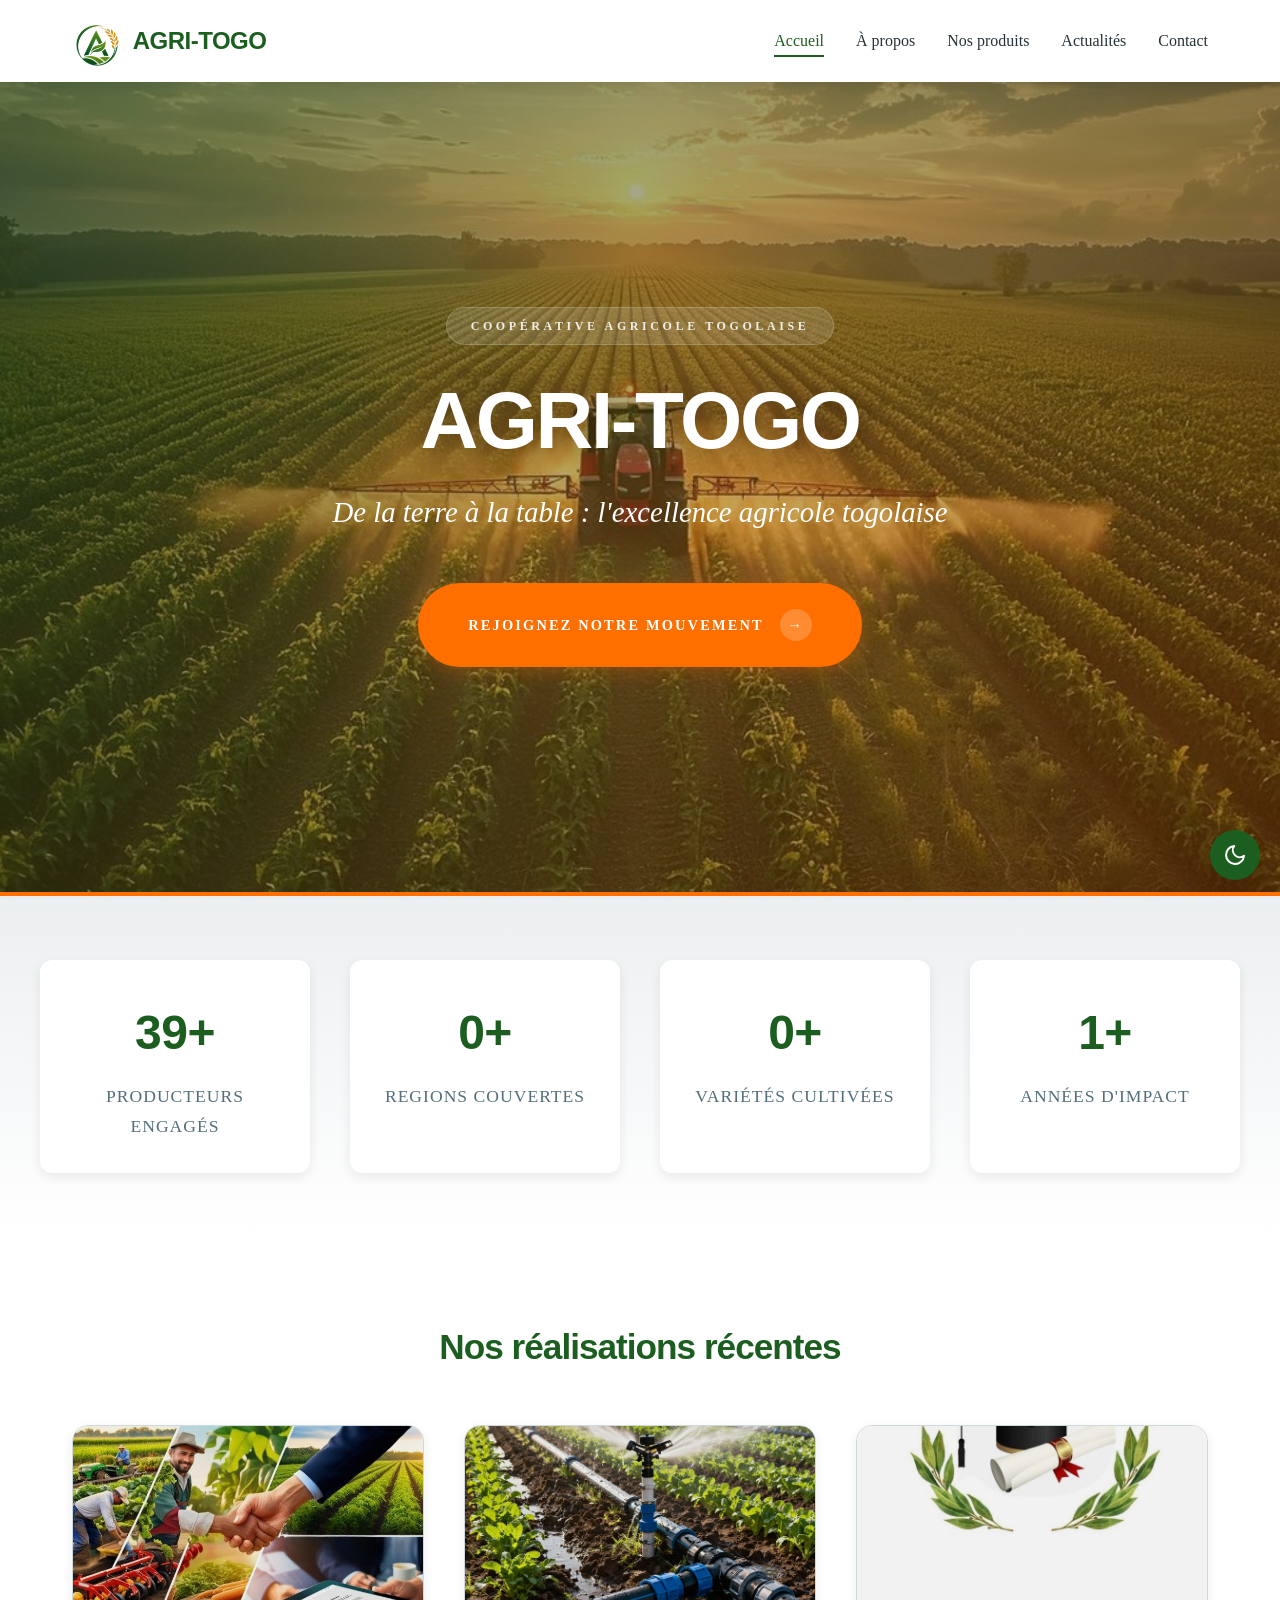
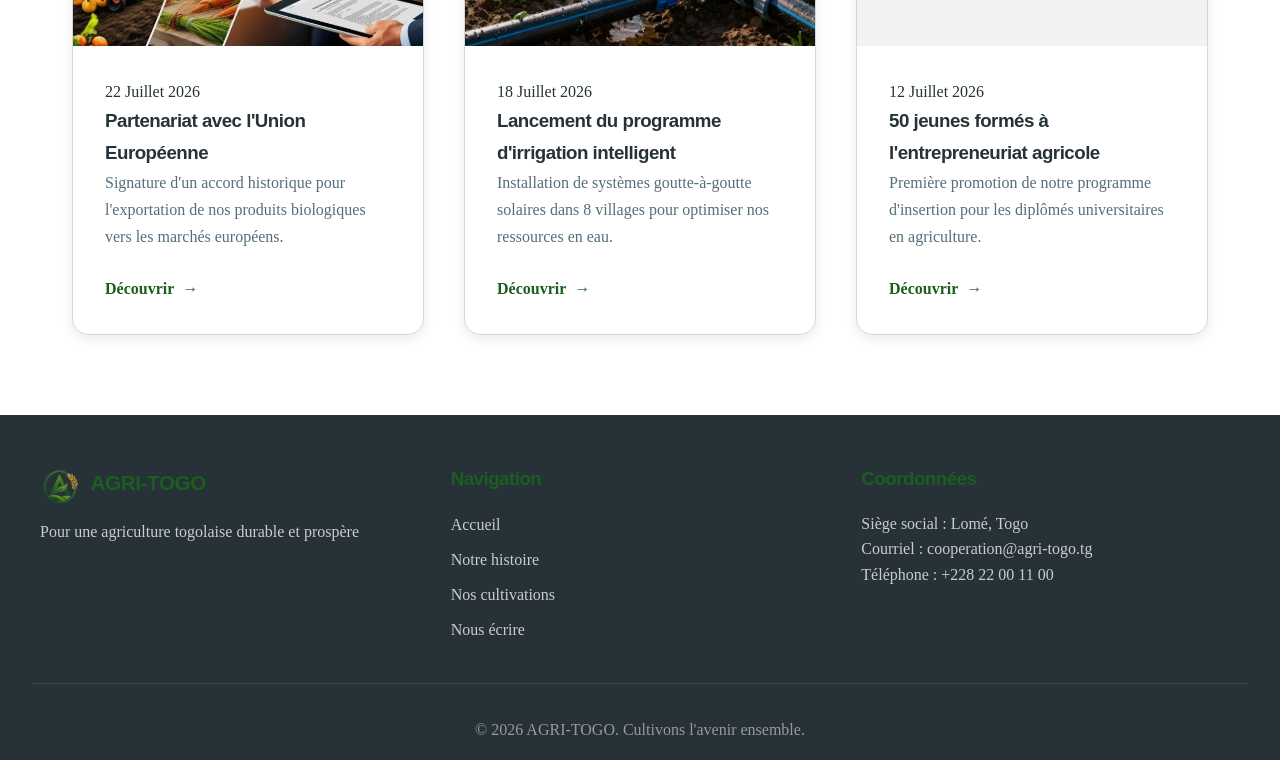
==== commit 6a29abee: "Correction apres remarque du prof" ====
--- a/index.html
+++ b/index.html
@@ -11,10 +11,10 @@
     <header>
         <nav class="navbar">
             <!-- Logo et nom de la coopérative -->
-            <div class="logo">
+            <a href="index.html" class="logo">
                 <img src="images/logo.png" alt="AGRI-TOGO">
                 <span class="logo-text">AGRI-TOGO</span>
-            </div>
+            </a>
             <!-- Menu hamburger pour mobile -->
             <button class="hamburger" aria-label="Menu">
                 <span></span>
@@ -107,7 +107,10 @@
         <div class="footer-content">
             <!-- Section identité -->
             <div class="footer-section">
-                <h3>AGRI-TOGO</h3>
+                <a href="index.html" class="logo">
+                    <img src="images/logo.png" alt="AGRI-TOGO">
+                    <span class="logo-text">AGRI-TOGO</span>
+                </a>
                 <p>Pour une agriculture togolaise durable et prospère</p>
             </div>
             <!-- Section navigation -->
@@ -126,7 +129,6 @@
                 <p>Siège social : Lomé, Togo</p>
                 <p>Courriel : cooperation@agri-togo.tg</p>
                 <p>Téléphone : +228 22 00 11 00</p>
-                <p><a href="https://maps.app.goo.gl/mjLLKNpsAV3gKmQQ9" target="_blank" style="color: #FFC107;">Voir sur Google Maps</a></p>
             </div>
         </div>
         <!-- Copyright -->
--- a/css/style.css
+++ b/css/style.css
@@ -82,6 +82,8 @@
     display: flex;
     align-items: center;
     gap: 10px;
+    text-decoration: none;
+    color: inherit;
 }
 
 .logo img {
@@ -978,33 +980,52 @@
 
 /* Bouton de soumission du formulaire - Premium CTA */
 .submit-btn {
+    display: inline-flex;
+    align-items: center;
+    justify-content: center;
+    gap: 0.75rem;
+
     background-color: var(--primary-color);
     color: white;
+
     padding: 1.25rem 2.5rem;
     border: none;
     border-radius: 50px;
+
     font-size: 1rem;
     font-weight: 700;
+    font-family: inherit;
+
     cursor: pointer;
     transition: all 0.7s cubic-bezier(0.32, 0.72, 0, 1);
+
     text-transform: uppercase;
     letter-spacing: 0.15em;
+
     position: relative;
     overflow: hidden;
+
     margin-top: 1rem;
     box-shadow: 0 4px 20px rgba(27, 94, 32, 0.3);
 }
 
 .submit-btn::after {
     content: '→';
-    display: flex;
+
+    display: inline-flex;
     align-items: center;
     justify-content: center;
+
+    flex-shrink: 0;
+
     width: 1.5rem;
     height: 1.5rem;
+
+    margin-left: 0.25rem;
+
     background: rgba(255, 255, 255, 0.2);
     border-radius: 50%;
-    margin-left: 0.75rem;
+
     transition: all 0.5s cubic-bezier(0.32, 0.72, 0, 1);
 }
 
@@ -1101,7 +1122,30 @@
 /* Section du footer */
 .footer-section h3 {
     margin-bottom: 1rem;
-    color: var(--accent-color);
+    color: var(--primary-color);
+}
+
+/* Logo dans le footer */
+.footer-section .logo {
+    display: flex;
+    align-items: center;
+    gap: 10px;
+    text-decoration: none;
+    color: inherit;
+    margin-bottom: 1rem;
+}
+
+.footer-section .logo img {
+    height: 40px;
+    width: auto;
+}
+
+.footer-section .logo-text {
+    font-family: 'Arial Black', 'Helvetica Neue', sans-serif;
+    font-size: 1.3rem;
+    font-weight: 900;
+    color: var(--primary-color);
+    letter-spacing: -0.5px;
 }
 
 .footer-section p {
